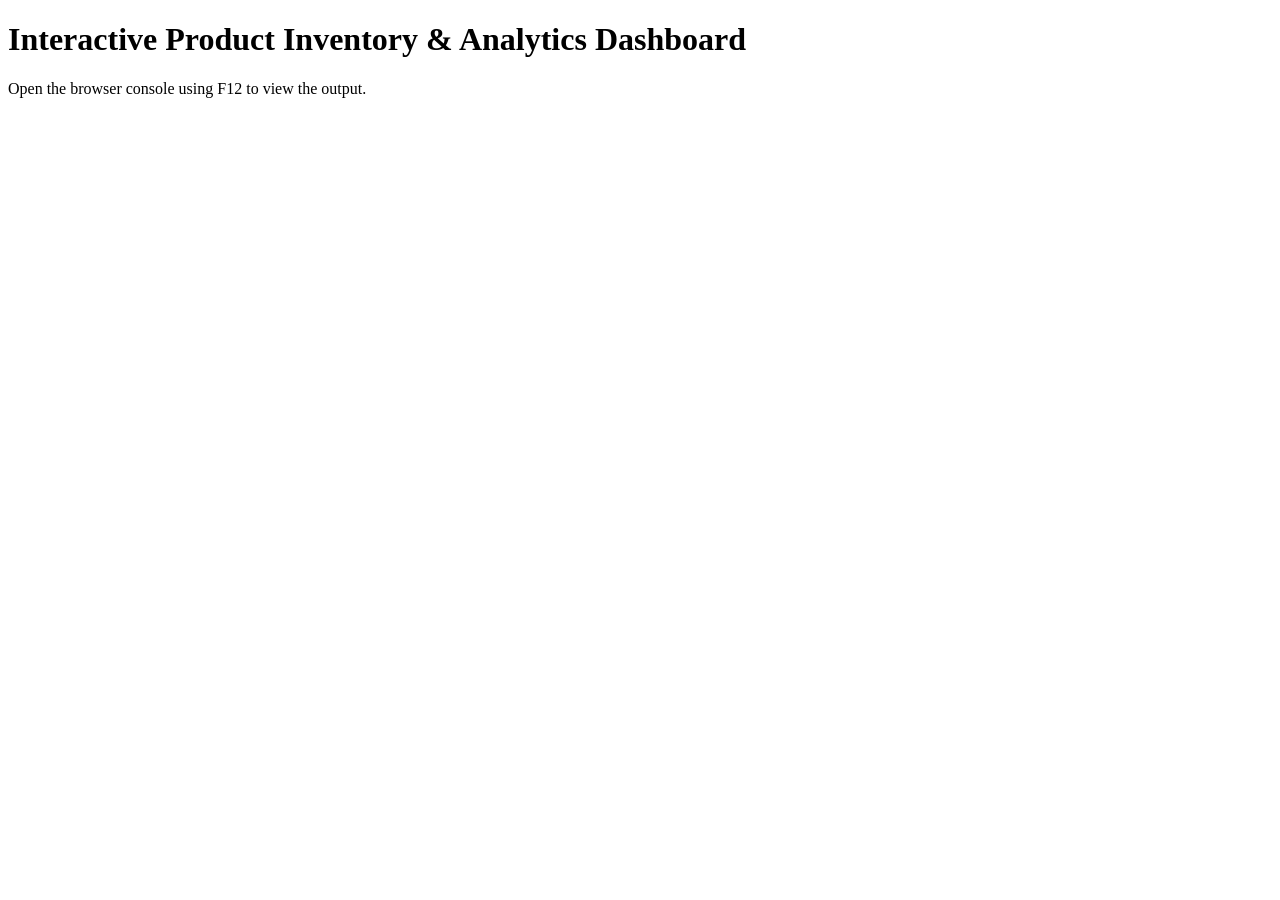
==== Project folder/index.html @ 98fe448e "Add JavaScript assignments and capstone project" ====
<!DOCTYPE html>
<html lang="en">
<head>
    <meta charset="UTF-8">
    <meta name="viewport" content="width=device-width, initial-scale=1.0">
    <title>Product Inventory Dashboard</title>
</head>
<body>
    <h1>Interactive Product Inventory & Analytics Dashboard</h1>
    <p>Open the browser console using F12 to view the output.</p>

    <script src="CapstoneProject.js"></script>
</body>
</html>
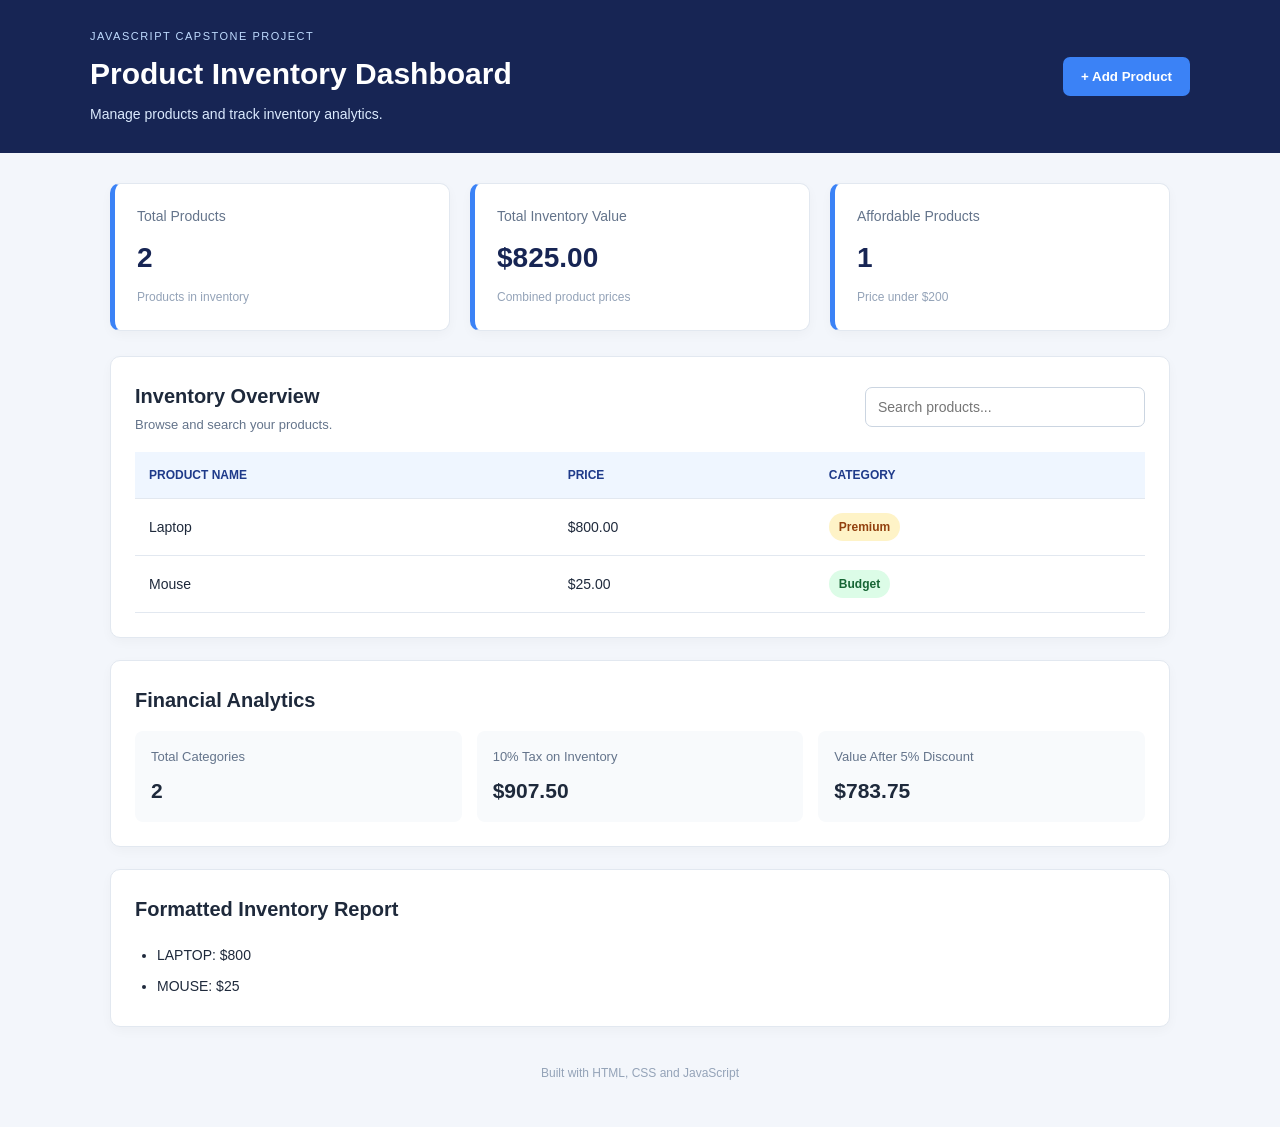
==== commit ceb58ce0: "updated code" ====
--- a/Project folder/index.html
+++ b/Project folder/index.html
@@ -4,12 +4,108 @@
 <head>
     <meta charset="UTF-8">
     <meta name="viewport" content="width=device-width, initial-scale=1.0">
-    <title>Product Inventory Dashboard</title>
+    <title>Interactive Product Inventory Dashboard</title>
+    <link rel="stylesheet" href="style.css">
+    <script src="CapstoneProject.js" defer></script>
 </head>
 <body>
-    <h1>Interactive Product Inventory & Analytics Dashboard</h1>
-    <p>Open the browser console using F12 to view the output.</p>
 
-    <script src="CapstoneProject.js"></script>
+    <header class="header">
+        <div>
+            <p class="eyebrow">JAVASCRIPT CAPSTONE PROJECT</p>
+            <h1>Product Inventory Dashboard</h1>
+            <p class="subtitle">Manage products and track inventory analytics.</p>
+        </div>
+
+        <button id="addProductBtn" class="add-btn">
+            + Add Product
+        </button>
+    </header>
+
+    <main class="container">
+
+        <section class="cards">
+            <article class="boxs">
+                <p>Total Products</p>
+                <h2 id="totalProducts">0</h2>
+                <span>Products in inventory</span>
+            </article>
+
+            <article class="boxs">
+                <p>Total Inventory Value</p>
+                <h2 id="inventoryValue">$0.00</h2>
+                <span>Combined product prices</span>
+            </article>
+
+            <article class="boxs">
+                <p>Affordable Products</p>
+                <h2 id="affordableCount">0</h2>
+                <span>Price under $200</span>
+            </article>
+        </section>
+
+        <section class="panel">
+            <div class="section-heading">
+                <div>
+                    <h2>Inventory Overview</h2>
+                    <p>Browse and search your products.</p>
+                </div>
+
+                <input
+                    type="search"
+                    id="searchInput"
+                    placeholder="Search products..."
+                    aria-label="Search products"
+                >
+            </div>
+
+            <div class="table-wrapper">
+                <table>
+                    <thead>
+                        <tr>
+                            <th>Product Name</th>
+                            <th>Price</th>
+                            <th>Category</th>
+                        </tr>
+                    </thead>
+
+                    <tbody id="productTable"></tbody>
+                </table>
+            </div>
+
+            <p id="emptyMessage" hidden>No products found.</p>
+        </section>
+
+        <section class="panel analytics">
+            <h2>Financial Analytics</h2>
+
+            <div class="analytics-grid">
+                <div>
+                    <p>Total Categories</p>
+                    <h3 id="totalCategories">0</h3>
+                </div>
+
+                <div>
+                    <p>10% Tax on Inventory</p>
+                    <h3 id="taxValue">$0.00</h3>
+                </div>
+
+                <div>
+                    <p>Value After 5% Discount</p>
+                    <h3 id="discountValue">$0.00</h3>
+                </div>
+            </div>
+        </section>
+
+        <section class="panel">
+            <h2>Formatted Inventory Report</h2>
+            <ul id="reportList" class="report-list"></ul>
+        </section>
+
+        <footer>
+            Built with HTML, CSS and JavaScript
+        </footer>
+
+    </main>
 </body>
 </html>
--- a/Project folder/style.css
+++ b/Project folder/style.css
@@ -0,0 +1,297 @@
+
+* {
+    margin: 0;
+    padding: 0;
+    box-sizing: border-box;
+}
+
+body {
+    font-family: Arial, sans-serif;
+    background: #f3f6fb;
+    color: #1e293b;
+    line-height: 1.5;
+}
+
+.header {
+    background: #172554;
+    color: white;
+    padding: 28px max(20px, calc((100% - 1100px) / 2));
+    display: flex;
+    align-items: center;
+    justify-content: space-between;
+    gap: 20px;
+}
+
+.eyebrow {
+    font-size: 11px;
+    color: #bfdbfe;
+    letter-spacing: 1.5px;
+    margin-bottom: 6px;
+}
+
+.header h1 {
+    font-size: clamp(22px, 3vw, 30px);
+    box-shadow: none;
+}
+
+.subtitle {
+    margin-top: 8px;
+    color: #dbeafe;
+    font-size: 14px;
+}
+
+.add-btn {
+    padding: 12px 18px;
+    background: #3b82f6;
+    color: white;
+    border: none;
+    border-radius: 7px;
+    font-weight: bold;
+    cursor: pointer;
+    white-space: nowrap;
+}
+
+.add-btn:hover {
+    background: #2563eb;
+}
+
+.container {
+    max-width: 1100px;
+    margin: 30px auto;
+    padding: 0 20px;
+}
+
+/* Summary cards */
+.cards {
+    display: grid;
+    grid-template-columns: repeat(3, minmax(0, 1fr));
+    gap: 20px;
+    margin-bottom: 25px;
+}
+
+.boxs {
+    background: white;
+    padding: 22px;
+    border: 1px solid #e2e8f0;
+    border-left: 5px solid #3b82f6;
+    border-radius: 10px;
+    box-shadow: 0 4px 12px #0f172a08;
+    overflow-wrap: anywhere;
+}
+
+.boxs p {
+    color: #64748b;
+    font-size: 14px;
+}
+
+.boxs h2 {
+    font-size: 28px;
+    margin: 10px 0 5px;
+    color: #172554;
+}
+
+.boxs span {
+    font-size: 12px;
+    color: #94a3b8;
+}
+
+/* Content panels */
+.panel {
+    background: white;
+    padding: 24px;
+    margin-bottom: 22px;
+    border: 1px solid #e2e8f0;
+    border-radius: 10px;
+    box-shadow: 0 4px 12px #0f172a08;
+}
+
+.panel h2 {
+    font-size: 20px;
+    margin-bottom: 16px;
+}
+
+.section-heading {
+    display: flex;
+    align-items: center;
+    justify-content: space-between;
+    gap: 16px;
+    margin-bottom: 18px;
+}
+
+.section-heading h2 {
+    margin-bottom: 4px;
+}
+
+.section-heading p {
+    color: #64748b;
+    font-size: 13px;
+}
+
+input {
+    width: 100%;
+    max-width: 280px;
+    padding: 11px 12px;
+    border: 1px solid #cbd5e1;
+    border-radius: 7px;
+    font-size: 14px;
+}
+
+input:focus {
+    outline: 2px solid #93c5fd;
+    border-color: #3b82f6;
+}
+
+/* Product table */
+.table-wrapper {
+    width: 100%;
+    overflow-x: auto;
+}
+
+table {
+    width: 100%;
+    border-collapse: collapse;
+    text-align: left;
+}
+
+th,
+td {
+    padding: 14px;
+    border-bottom: 1px solid #e2e8f0;
+    font-size: 14px;
+}
+
+th {
+    background: #eff6ff;
+    color: #1e3a8a;
+    font-size: 12px;
+    text-transform: uppercase;
+}
+
+.category-badge {
+    display: inline-block;
+    padding: 5px 10px;
+    border-radius: 20px;
+    font-size: 12px;
+    font-weight: bold;
+}
+
+.budget {
+    background: #dcfce7;
+    color: #166534;
+}
+
+.standard {
+    background: #dbeafe;
+    color: #1d4ed8;
+}
+
+.premium {
+    background: #fef3c7;
+    color: #92400e;
+}
+
+/* Analytics */
+.analytics-grid {
+    display: grid;
+    grid-template-columns: repeat(3, minmax(0, 1fr));
+    gap: 15px;
+}
+
+.analytics-grid > div {
+    padding: 16px;
+    background: #f8fafc;
+    border-radius: 8px;
+}
+
+.analytics-grid p {
+    color: #64748b;
+    font-size: 13px;
+}
+
+.analytics-grid h3 {
+    margin-top: 8px;
+    font-size: 21px;
+    overflow-wrap: anywhere;
+}
+
+.report-list {
+    padding-left: 22px;
+}
+
+.report-list li {
+    padding: 5px 0;
+    font-size: 14px;
+}
+
+#emptyMessage {
+    padding: 20px;
+    color: #64748b;
+    text-align: center;
+}
+
+footer {
+    text-align: center;
+    color: #94a3b8;
+    padding: 15px;
+    font-size: 12px;
+}
+
+/* Tablet */
+@media (max-width: 768px) {
+    .header {
+        align-items: flex-start;
+        flex-direction: column;
+    }
+
+    .cards {
+        grid-template-columns: repeat(2, minmax(0, 1fr));
+        gap: 12px;
+    }
+
+    .section-heading {
+        align-items: flex-start;
+        flex-direction: column;
+    }
+
+    .section-heading input {
+        max-width: none;
+    }
+
+    .analytics-grid {
+        grid-template-columns: 1fr;
+    }
+}
+
+/* Mobile */
+@media (max-width: 480px) {
+    .container {
+        padding: 0 12px;
+        margin-top: 18px;
+    }
+
+    .cards {
+        grid-template-columns: 1fr;
+    }
+
+    .boxs {
+        padding: 18px;
+    }
+
+    .panel {
+        padding: 16px;
+    }
+
+    .header {
+        padding: 22px 16px;
+    }
+
+    .add-btn {
+        width: 100%;
+    }
+
+    th,
+    td {
+        padding: 10px 8px;
+        font-size: 12px;
+    }
+}
